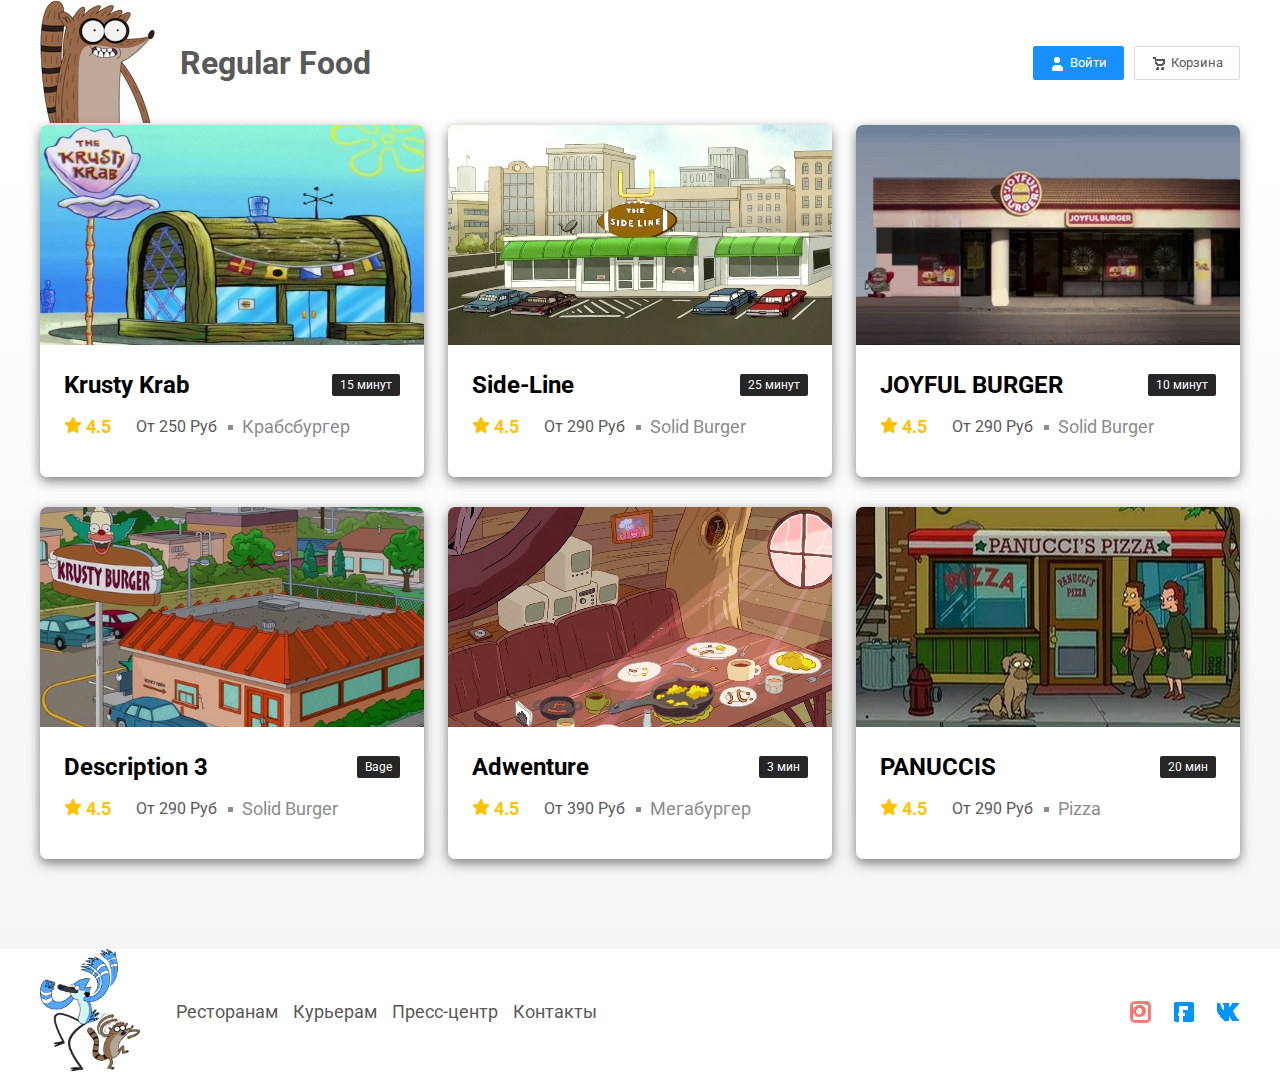
==== goods.html @ 2be941ab "fix goods" ====
<!DOCTYPE html>
<html lang="ru">

<head>
  <meta charset="UTF-8">
  <meta name="viewport" content="width=device-width, initial-scale=1.0">
  <title>Products Regular Food</title>
  <link rel="preconnect" href="https://fonts.googleapis.com">
<link rel="preconnect" href="https://fonts.gstatic.com" crossorigin>
<link href="https://fonts.googleapis.com/css2?family=Roboto:wght@100;300;400;500;700&display=swap" rel="stylesheet">
  <link rel="stylesheet" href="./assets/css/style.css">
</head>

<body>
  <div class="page-wrapper">
    <header class="header">
      <div class="container">
        <div class="header-box">
          <div class="header-logo">
            <img src="./assets/img/logo.png" alt="Logo">
          </div>
          <div class="header-title">
            <h1>Regular Food</h1>
          </div>
          <div class="header-control">
            <button class="btn btn-primary">
              <img src="./assets/img/icons/user.png" alt="Logo icon">
              Войти
            </button>
            <button class="btn btn-outline">
              <img src="./assets/img/icons/cart.png" alt="Cart icon">
              Корзина
            </button>
          </div>
        </div>
      </div>
    </header>

    <main class="main">
      <div class="container">
        <section class="products">
          <!--Card wrapper-->
          <div class="products-wrapper">

            <div class="products-card">
              <div class="products-card__image">
                <img src="./assets/img/rests/krasti-krab.jpeg" alt="Krasty-krab" >
              </div>
              <div class="products-card__description">
                <div class="products-card__description-row">
                  <h4 class="products-card__description--title">
                    Krusty Krab
                  </h4>
                  <div class="products-card__description--badge">
                    15 минут
                  </div>
                </div> 
                <div class="products-card__description-row">
                  <div class="products-card__description-info">
                    <div class="products-card__description-info--rating">
                      <img src="./assets/img/icons/star-solid.svg" alt="star"> 4.5
                    </div>
                    <div class="products-card__description-info-price">
                      От 250 Руб
                    </div>
                    <div class="products-card__description-info--group">
                      Крабсбургер
                    </div>
                  </div>
                </div>
              </div>
            </div>

            <div class="products-card">
              <div class="products-card__image">
                <img src="./assets/img/rests/side-line.jpg" alt="S Line">
              </div>
              <div class="products-card__description">
                <div class="products-card__description-row">
                  <h4 class="products-card__description--title">
                  Side-Line
                  </h4>
                  <div class="products-card__description--badge">
                    25 минут
                  </div>
                </div>
                <div class="products-card__description-row">
                  <div class="products-card__description-info">
                    <div class="products-card__description-info--rating">
                      <img src="./assets/img/icons/star-solid.svg" alt="star"> 4.5
                    </div>
                    <div class="products-card__description-info-price">
                      От 290 Руб
                    </div>
                    <div class="products-card__description-info--group">
                      Solid Burger
                    </div>
                  </div>
                </div>
              </div>
            </div>

            <div class="products-card">
              <div class="products-card__image">
                <img src="./assets/img/rests/J-Burger.jpg" alt="" srcset="">
              </div>
              <div class="products-card__description">
                <div class="products-card__description-row">
                  <h4 class="products-card__description--title">
                  JOYFUL BURGER
                  </h4>
                  <div class="products-card__description--badge">
                    10 минут
                  </div>
                </div>
                <div class="products-card__description-row">
                  <div class="products-card__description-info">
                    <div class="products-card__description-info--rating">
                      <img src="./assets/img/icons/star-solid.svg" alt="star"> 4.5
                    </div>
                    <div class="products-card__description-info-price">
                      От 290 Руб
                    </div>
                    <div class="products-card__description-info--group">
                      Solid Burger
                    </div>
                  </div>
                </div>
              </div>
            </div>

            <div class="products-card">
              <div class="products-card__image">
                <img src="./assets/img/rests/K-Burger.jpg" alt="" srcset="">
              </div>
              <div class="products-card__description">
                <div class="products-card__description-row">
                  <h4 class="products-card__description--title">
                  Description 3
                  </h4>
                  <div class="products-card__description--badge">
                    Bage
                  </div>
                </div>
                <div class="products-card__description-row">
                  <div class="products-card__description-info">
                    <div class="products-card__description-info--rating">
                      <img src="./assets/img/icons/star-solid.svg" alt="star"> 4.5
                    </div>
                    <div class="products-card__description-info-price">
                      От 290 Руб
                    </div>
                    <div class="products-card__description-info--group">
                      Solid Burger
                    </div>
                  </div>
                </div>
              </div>
            </div>

            <div class="products-card">
              <div class="products-card__image">
                <img src="./assets/img/rests/A-Burger.jpg" alt="" srcset="">
              </div>
              <div class="products-card__description">
                <div class="products-card__description-row">
                  <h4 class="products-card__description--title">
                  Adwenture
                  </h4>
                  <div class="products-card__description--badge">
                    3 мин
                  </div>
                </div>
                <div class="products-card__description-row">
                  <div class="products-card__description-info">
                    <div class="products-card__description-info--rating">
                      <img src="./assets/img/icons/star-solid.svg" alt="star"> 4.5
                    </div>
                    <div class="products-card__description-info-price">
                      От 390 Руб
                    </div>
                    <div class="products-card__description-info--group">
                      Мегабургер
                    </div>
                  </div>
                </div>
              </div>
            </div>

            <div class="products-card">
              <div class="products-card__image">
                <img src="./assets/img/rests/P-pizza.jpg" alt="Img" >
              </div>
              <div class="products-card__description">
                <div class="products-card__description-row">
                  <h4 class="products-card__description--title">
                  PANUCCIS
                  </h4>
                  <div class="products-card__description--badge">
                    20 мин
                  </div>
                </div>
                <div class="products-card__description-row">
                  <div class="products-card__description-info">
                    <div class="products-card__description-info--rating">
                      <img src="./assets/img/icons/star-solid.svg" alt="star"> 4.5
                    </div>
                    <div class="products-card__description-info-price">
                      От 290 Руб
                    </div>
                    <div class="products-card__description-info--group">
                      Pizza
                    </div>
                  </div>
                </div>               
              </div>
            </div>

          </div>
        </section>
      </div>
    </main>
    <footer class="footer">
      <div class="container">
        <div class="footer-box">
          <div class="footer-logo"><img src="./assets/img/footer-logo.png" alt="Logo" height="122px"></div>
          <div class="footer-nav">
            <ul>
              <li>Ресторанам</li>
              <li>Курьерам</li>
              <li>Пресс-центр</li>
              <li>Контакты</li>
            </ul>
          </div>
          <div class="footer-social">
            <img src="./assets/img/social/inst.png" alt="INST" >
            <img src="./assets/img/social/fb.png"  alt="FB" >
            <img src="./assets/img/social/vk.png" alt="VK" >
          </div>
        </div>

      </div>
    </footer>
  </div>
  <script src="./assets/js/vue.js"></script>
</body>

</html>
---- assets/css/style.css ----
* {
  box-sizing: border-box;
  font-family: Roboto;
  font-style: normal;
  line-height: normal;
  color: #595959;
}

body {
  margin: 0;
  padding: 0;
}

.page-wrapper {
  display: flex;
  flex-direction: column;
  min-height: 100Vh;
}

.main {
  flex-grow: 1;
  background: linear-gradient(180deg, rgba(245, 245, 245, 0.01) 1.04%, #F5F5F5 100%);
}

h1, h2, h3, p {
  margin: 0;
  padding: 0;
}

input {
  background-color: #fff;
}
input:active {
  outline: none !important;
}
input:focus {
  outline: none;
}

.header {
  height: 125px;
  display: flex;
  align-items: center;
  font-family: "Nunito Sans", sans-serif;
  /*font-family: 'Rubik', sans-serif */
}
.header h1 {
  margin: 0;
  padding: 0;
}
.header-box {
  height: 100%;
  display: flex;
  align-items: center;
  justify-content: space-between;
}
.header-title {
  flex-grow: 1;
  margin-left: 15px;
}
.header-control {
  display: flex;
  align-items: center;
  justify-content: flex-end;
  gap: 10px;
}

.banner {
  margin: 0 0 56px 0;
}
.banner-item {
  background-image: url(/assets/img/kkb.png);
  background-size: contain;
  background-repeat: no-repeat;
  background-position: bottom right;
  background-repeat: no-repeat;
  background-size: 60%;
  padding: 68px;
  border: none;
  border-radius: 10px;
  background-color: bisque;
}
.banner-item--title {
  margin-bottom: 15px !important;
  max-width: 50%;
  font-size: 39px;
  font-weight: 700;
  color: #302C34;
}
.banner-item--subtitle {
  max-width: 50%;
  font-size: 24px;
  font-weight: 400;
  color: #302C34;
}

.products-header {
  margin: 0 0 44px 0;
  display: flex;
  align-items: center;
  justify-content: space-between;
  flex-wrap: wrap;
  gap: 24px;
}
.products-header--title {
  font-size: 36px;
  font-weight: 700;
  color: #000;
}
.products-header--search {
  padding: 5px 12px;
  min-width: 306px;
  height: 34px;
  flex-shrink: 0;
  border: 1px solid #d9d9d9;
  border-radius: 2px;
  background: #FFF;
}
.products-header--search::placeholder {
  color: #bfbfbf;
  font-size: 16px;
  font-weight: 400;
  line-height: 24px;
}
.products-wrapper {
  margin-bottom: 90px;
  display: flex;
  flex-wrap: wrap;
  row-gap: 30px;
  column-gap: 24px;
}
.products-card {
  width: calc((100% - 48px) / 3);
  border: none;
  border-radius: 7px;
  background: #fff;
  box-shadow: 0px 4px 12px 0px rgba(0, 0, 0, 0.5);
  overflow: hidden;
}
.products-card__image {
  width: 100%;
}
.products-card__image img {
  width: 100%;
}
.products-card__description {
  padding: 20px 24px 34px 24px;
}
.products-card__description--title {
  margin: 0;
  color: #000;
  font-size: 24px;
  font-weight: 700;
  line-height: 32px;
}
.products-card__description--badge {
  padding: 1px 8px;
  background-color: #262626;
  color: #fff;
  font-size: 12px;
  font-weight: 400;
  line-height: 20px;
  border: none;
  border-radius: 2px;
}
.products-card__description-row {
  display: flex;
  align-items: center;
  justify-content: space-between;
}
.products-card__description-row:not(:last-child) {
  margin-bottom: 10px;
}
.products-card__description-info {
  display: flex;
  align-items: center;
  justify-content: flex-start;
  flex-wrap: wrap;
  row-gap: 8px;
  column-gap: 25px;
}
.products-card__description-info--rating {
  color: #ffc107;
  font-size: 18px;
  font-weight: 700;
  line-height: 32px;
}
.products-card__description-info--price {
  color: #8c8c8c;
  font-size: 18px;
  font-weight: 400;
  line-height: 32px;
}
.products-card__description-info--group {
  position: relative;
  color: #8c8c8c;
  font-size: 18px;
  font-weight: 400;
  line-height: 32px;
}
.products-card__description-info--group:before {
  content: "";
  display: block;
  width: 5px;
  height: 5px;
  background: #8c8c8c;
  position: absolute;
  top: 14px;
  left: -14px;
}

.footer {
  min-height: 124px;
}
.footer-box {
  height: 100%;
  display: flex;
  align-items: center;
  justify-content: space-between;
  flex-wrap: wrap;
  gap: 36px;
}
.footer-nav {
  flex-grow: 1;
}
.footer-nav ul {
  margin: 0;
  padding: 0;
  display: flex;
  align-items: center;
  list-style: none;
  flex-wrap: wrap;
  gap: 15px;
}
.footer-nav ul li {
  font-size: 18px;
  font-weight: 400;
  color: #595959;
  cursor: pointer;
}
.footer-social {
  display: flex;
  align-items: center;
  justify-content: flex-end;
  gap: 20px;
}

.container {
  width: 100%;
  margin: 0 auto;
  max-width: 1200px;
  height: 100%;
}

.btn {
  display: flex;
  padding: 8px 16px;
  align-items: center;
  gap: 4px;
  outline: none;
  cursor: pointer;
}
.btn-primary {
  border: 1px solid #1890FF;
  border-radius: 2px;
  background: #1890FF;
  color: #FFF;
}
.btn-outline {
  border: 1px solid #d9d9d9;
  border-radius: 2px;
  background: #fff;
  box-shadow: 0px 0px 2px 0px rgba(0, 0, 0, 0.01);
  color: #595959;
}

@media (max-width: 991px) {
  .header-logo img {
    width: 120px;
  }
  .banner {
    padding: 20px;
  }
  .banner-item {
    background-image: none;
  }
  .banner-item--title {
    max-width: 100%;
  }
  .banner-item--subtitle {
    max-width: 100%;
  }
  .products-card {
    width: calc((100% - 24px) / 2);
  }
}
@media (max-width: 576px) {
  .header {
    height: 80px;
  }
  .header-logo img {
    width: 74px;
  }
  .products-card {
    width: 100%;
  }
}
@media (max-width: 320px) {
  .banner {
    padding: 10px;
  }
  .banner-item--title {
    font-size: 24px;
  }
  .banner-item--subtitle {
    font-size: 14px;
  }
}/*# sourceMappingURL=style.css.map */
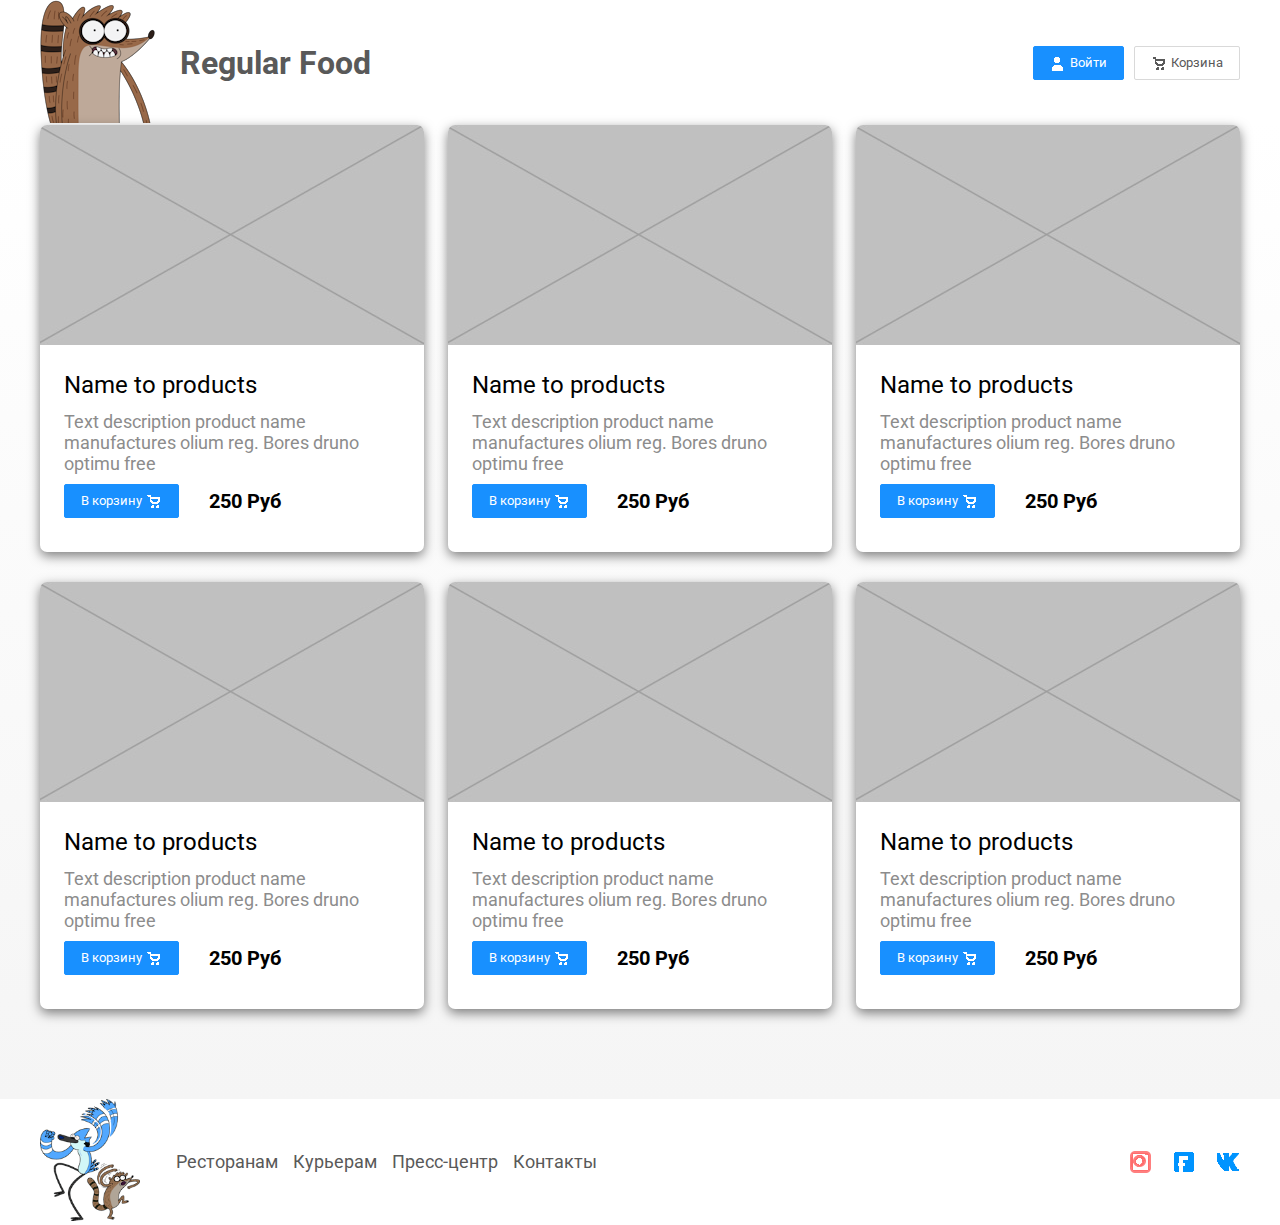
==== commit e38d50fe: "modal item" ====
--- a/goods.html
+++ b/goods.html
@@ -17,10 +17,13 @@
       <div class="container">
         <div class="header-box">
           <div class="header-logo">
+            <a href="/">
             <img src="./assets/img/logo.png" alt="Logo">
+          </a>
           </div>
           <div class="header-title">
-            <h1>Regular Food</h1>
+            <a href="/">
+            <h1>Regular Food</h1></a>
           </div>
           <div class="header-control">
             <button class="btn btn-primary">
@@ -44,175 +47,151 @@
 
             <div class="products-card">
               <div class="products-card__image">
-                <img src="./assets/img/rests/krasti-krab.jpeg" alt="Krasty-krab" >
-              </div>
-              <div class="products-card__description">
-                <div class="products-card__description-row">
-                  <h4 class="products-card__description--title">
-                    Krusty Krab
-                  </h4>
-                  <div class="products-card__description--badge">
-                    15 минут
-                  </div>
-                </div> 
-                <div class="products-card__description-row">
-                  <div class="products-card__description-info">
-                    <div class="products-card__description-info--rating">
-                      <img src="./assets/img/icons/star-solid.svg" alt="star"> 4.5
-                    </div>
-                    <div class="products-card__description-info-price">
-                      От 250 Руб
-                    </div>
-                    <div class="products-card__description-info--group">
-                      Крабсбургер
-                    </div>
-                  </div>
-                </div>
-              </div>
-            </div>
-
-            <div class="products-card">
-              <div class="products-card__image">
-                <img src="./assets/img/rests/side-line.jpg" alt="S Line">
-              </div>
-              <div class="products-card__description">
-                <div class="products-card__description-row">
-                  <h4 class="products-card__description--title">
-                  Side-Line
-                  </h4>
-                  <div class="products-card__description--badge">
-                    25 минут
-                  </div>
-                </div>
-                <div class="products-card__description-row">
-                  <div class="products-card__description-info">
-                    <div class="products-card__description-info--rating">
-                      <img src="./assets/img/icons/star-solid.svg" alt="star"> 4.5
-                    </div>
-                    <div class="products-card__description-info-price">
-                      От 290 Руб
-                    </div>
-                    <div class="products-card__description-info--group">
-                      Solid Burger
-                    </div>
-                  </div>
-                </div>
-              </div>
-            </div>
-
-            <div class="products-card">
-              <div class="products-card__image">
-                <img src="./assets/img/rests/J-Burger.jpg" alt="" srcset="">
-              </div>
-              <div class="products-card__description">
-                <div class="products-card__description-row">
-                  <h4 class="products-card__description--title">
-                  JOYFUL BURGER
-                  </h4>
-                  <div class="products-card__description--badge">
-                    10 минут
-                  </div>
-                </div>
-                <div class="products-card__description-row">
-                  <div class="products-card__description-info">
-                    <div class="products-card__description-info--rating">
-                      <img src="./assets/img/icons/star-solid.svg" alt="star"> 4.5
-                    </div>
-                    <div class="products-card__description-info-price">
-                      От 290 Руб
-                    </div>
-                    <div class="products-card__description-info--group">
-                      Solid Burger
-                    </div>
-                  </div>
-                </div>
-              </div>
-            </div>
-
-            <div class="products-card">
-              <div class="products-card__image">
-                <img src="./assets/img/rests/K-Burger.jpg" alt="" srcset="">
-              </div>
-              <div class="products-card__description">
-                <div class="products-card__description-row">
-                  <h4 class="products-card__description--title">
-                  Description 3
-                  </h4>
-                  <div class="products-card__description--badge">
-                    Bage
-                  </div>
-                </div>
-                <div class="products-card__description-row">
-                  <div class="products-card__description-info">
-                    <div class="products-card__description-info--rating">
-                      <img src="./assets/img/icons/star-solid.svg" alt="star"> 4.5
-                    </div>
-                    <div class="products-card__description-info-price">
-                      От 290 Руб
-                    </div>
-                    <div class="products-card__description-info--group">
-                      Solid Burger
-                    </div>
-                  </div>
-                </div>
-              </div>
-            </div>
-
-            <div class="products-card">
-              <div class="products-card__image">
-                <img src="./assets/img/rests/A-Burger.jpg" alt="" srcset="">
-              </div>
-              <div class="products-card__description">
-                <div class="products-card__description-row">
-                  <h4 class="products-card__description--title">
-                  Adwenture
-                  </h4>
-                  <div class="products-card__description--badge">
-                    3 мин
-                  </div>
-                </div>
-                <div class="products-card__description-row">
-                  <div class="products-card__description-info">
-                    <div class="products-card__description-info--rating">
-                      <img src="./assets/img/icons/star-solid.svg" alt="star"> 4.5
-                    </div>
-                    <div class="products-card__description-info-price">
-                      От 390 Руб
-                    </div>
-                    <div class="products-card__description-info--group">
-                      Мегабургер
-                    </div>
-                  </div>
-                </div>
-              </div>
-            </div>
-
-            <div class="products-card">
-              <div class="products-card__image">
-                <img src="./assets/img/rests/P-pizza.jpg" alt="Img" >
-              </div>
-              <div class="products-card__description">
-                <div class="products-card__description-row">
-                  <h4 class="products-card__description--title">
-                  PANUCCIS
-                  </h4>
-                  <div class="products-card__description--badge">
-                    20 мин
-                  </div>
-                </div>
-                <div class="products-card__description-row">
-                  <div class="products-card__description-info">
-                    <div class="products-card__description-info--rating">
-                      <img src="./assets/img/icons/star-solid.svg" alt="star"> 4.5
-                    </div>
-                    <div class="products-card__description-info-price">
-                      От 290 Руб
-                    </div>
-                    <div class="products-card__description-info--group">
-                      Pizza
-                    </div>
-                  </div>
-                </div>               
+                <img src="./assets/img/goods/good-1.jpg" alt="Img good 1" >
+              </div>
+              <div class="products-card__description">
+                <div class="products-card__description-row">
+                  <div class="products-card__description--name">Name to products</div>
+                </div> 
+                <div class="products-card__description-row">
+                  <p class="products-card__description--text">Text description product name manufactures olium reg. Bores druno optimu free</p>
+                </div>
+                <div class="products-card__description-row">
+                  <div class="products-card__description-controls">
+                    <button class="btn btn-primary">В корзину
+                      <img src="./assets/img/icons/cart-2.png" alt="Cart icon">
+                    </button>
+                    
+                    <span class="products-card__description-controls--price">
+                      250 Руб
+                    </span>
+                  </div>
+                </div>
+              </div>
+            </div>
+
+            <div class="products-card">
+              <div class="products-card__image">
+                <img src="./assets/img/goods/good-2.jpg" alt="Img good 2">
+              </div>
+              <div class="products-card__description">
+                <div class="products-card__description-row">
+                  <div class="products-card__description--name">Name to products</div>
+                </div> 
+                <div class="products-card__description-row">
+                  <p class="products-card__description--text">Text description product name manufactures olium reg. Bores druno optimu free</p>
+                </div>
+                <div class="products-card__description-row">
+                  <div class="products-card__description-controls">
+                    <button class="btn btn-primary">В корзину
+                      <img src="./assets/img/icons/cart-2.png" alt="Cart icon">
+                    </button>
+                    
+                    <span class="products-card__description-controls--price">
+                      250 Руб
+                    </span>
+                  </div>
+                </div>
+              </div>
+            </div>
+
+            <div class="products-card">
+              <div class="products-card__image">
+                <img src="./assets/img/goods/good-3.jpg" alt="Img good 3">
+              </div>
+              <div class="products-card__description">
+                <div class="products-card__description-row">
+                  <div class="products-card__description--name">Name to products</div>
+                </div> 
+                <div class="products-card__description-row">
+                  <p class="products-card__description--text">Text description product name manufactures olium reg. Bores druno optimu free</p>
+                </div>
+                <div class="products-card__description-row">
+                  <div class="products-card__description-controls">
+                    <button class="btn btn-primary">В корзину
+                      <img src="./assets/img/icons/cart-2.png" alt="Cart icon">
+                    </button>
+                    
+                    <span class="products-card__description-controls--price">
+                      250 Руб
+                    </span>
+                  </div>
+                </div>
+              </div>
+            </div>
+
+            <div class="products-card">
+              <div class="products-card__image">
+                <img src="./assets/img/goods/good-4.jpg" alt="Img good 4">
+              </div>
+              <div class="products-card__description">
+                <div class="products-card__description-row">
+                  <div class="products-card__description--name">Name to products</div>
+                </div> 
+                <div class="products-card__description-row">
+                  <p class="products-card__description--text">Text description product name manufactures olium reg. Bores druno optimu free</p>
+                </div>
+                <div class="products-card__description-row">
+                  <div class="products-card__description-controls">
+                    <button class="btn btn-primary">В корзину
+                      <img src="./assets/img/icons/cart-2.png" alt="Cart icon">
+                    </button>
+                    
+                    <span class="products-card__description-controls--price">
+                      250 Руб
+                    </span>
+                  </div>
+                </div>
+              </div>
+            </div>
+
+            <div class="products-card">
+              <div class="products-card__image">
+                <img src="./assets/img/goods/good-5.jpg" alt="Img good 5">
+              </div>
+              <div class="products-card__description">
+                <div class="products-card__description-row">
+                  <div class="products-card__description--name">Name to products</div>
+                </div> 
+                <div class="products-card__description-row">
+                  <p class="products-card__description--text">Text description product name manufactures olium reg. Bores druno optimu free</p>
+                </div>
+                <div class="products-card__description-row">
+                  <div class="products-card__description-controls">
+                    <button class="btn btn-primary">В корзину
+                      <img src="./assets/img/icons/cart-2.png" alt="Cart icon">
+                    </button>
+                    
+                    <span class="products-card__description-controls--price">
+                      250 Руб
+                    </span>
+                  </div>
+                </div>
+              </div>
+            </div>
+
+            <div class="products-card">
+              <div class="products-card__image">
+                <img src="./assets/img/goods/good-6.jpg" alt="Img good 6" >
+              </div>
+              <div class="products-card__description">
+                <div class="products-card__description-row">
+                  <div class="products-card__description--name">Name to products</div>
+                </div> 
+                <div class="products-card__description-row">
+                  <p class="products-card__description--text">Text description product name manufactures olium reg. Bores druno optimu free</p>
+                </div>
+                <div class="products-card__description-row">
+                  <div class="products-card__description-controls">
+                    <button class="btn btn-primary">В корзину
+                      <img src="./assets/img/icons/cart-2.png" alt="Cart icon">
+                    </button>
+                    
+                    <span class="products-card__description-controls--price">
+                      250 Руб
+                    </span>
+                  </div>
+                </div>
               </div>
             </div>
 
@@ -220,10 +199,74 @@
         </section>
       </div>
     </main>
+    
+    <div class="card-modal__overlay">
+      <div class="card-modal">
+        <div class="card-modal__header">
+          <h2 class="card-modal__header--title">Корзина</h2>
+          <span class="card-modal__header--close">
+            <img src="./assets/img/icons/close.svg" alt="Close" >
+          </span>
+        </div>
+
+        <div class="card-modal__body">
+          <div class="card-modal__body-item">
+            <p class="card-modal__body-item__title">
+              Products name
+            </p>
+            <div class="card-modal__body-item__controls">
+              <div class="card-modal__body-item__controls--price">250 руб</div>
+              <button class="btn btn-outline">-</button>
+              <div class="card-modal__body-item__controls--count">1</div>
+              <button class="btn btn-outline">+</button>
+            </div>
+          </div>
+          <div class="card-modal__body-item">
+            <p class="card-modal__body-item__title">
+              Products name
+            </p>
+            <div class="card-modal__body-item__controls">
+              <div class="card-modal__body-item__controls--price">250 руб</div>
+              <button class="btn btn-outline">-</button>
+              <div class="card-modal__body-item__controls--count">1</div>
+              <button class="btn btn-outline">+</button>
+            </div>
+          </div>
+          <div class="card-modal__body-item">
+            <p class="card-modal__body-item__title">
+              Products name
+            </p>
+            <div class="card-modal__body-item__controls">
+              <div class="card-modal__body-item__controls--price">250 руб</div>
+              <button class="btn btn-outline">-</button>
+              <div class="card-modal__body-item__controls--count">1</div>
+              <button class="btn btn-outline">+</button>
+            </div>
+          </div>
+        </div>
+
+        <div class="card-modal__footer">
+          <div class="card-modal__footer--price">125 руб.</div>
+          <div class="card-modal__footer--controls">
+            <button class="btn btn-primary">
+              Оформить заказ
+            </button>
+            <button class="btn btn-outline">
+              Отмена
+            </button>
+          </div>
+        </div>
+      </div>
+    </div>
+
     <footer class="footer">
       <div class="container">
         <div class="footer-box">
-          <div class="footer-logo"><img src="./assets/img/footer-logo.png" alt="Logo" height="122px"></div>
+          <div class="footer-logo">
+            <a href="/">
+              <img src="./assets/img/footer-logo.png" alt="Logo" height="122px">
+            </a>
+          </div>
           <div class="footer-nav">
             <ul>
               <li>Ресторанам</li>
--- a/assets/css/style.css
+++ b/assets/css/style.css
@@ -57,6 +57,9 @@
 .header-title {
   flex-grow: 1;
   margin-left: 15px;
+}
+.header-title a {
+  text-decoration: none;
 }
 .header-control {
   display: flex;
@@ -136,6 +139,7 @@
   background: #fff;
   box-shadow: 0px 4px 12px 0px rgba(0, 0, 0, 0.5);
   overflow: hidden;
+  text-decoration: none;
 }
 .products-card__image {
   width: 100%;
@@ -208,6 +212,34 @@
   top: 14px;
   left: -14px;
 }
+.products-card__description--name {
+  margin: 0;
+  color: #000;
+  font-size: 24px;
+  font-weight: 400;
+  line-height: 32px;
+}
+.products-card__description--text {
+  margin: 0;
+  padding: 0;
+  font-size: 18px;
+  font-weight: 400;
+  color: #8c8c8c;
+}
+.products-card__description-controls {
+  display: flex;
+  align-items: center;
+  justify-content: flex-start;
+  flex-wrap: wrap;
+  row-gap: 10px;
+  column-gap: 30px;
+}
+.products-card__description-controls--price {
+  color: #000;
+  font-size: 20px;
+  font-weight: 700;
+  line-height: 32px;
+}
 
 .footer {
   min-height: 124px;
@@ -315,4 +347,108 @@
   .banner-item--subtitle {
     font-size: 14px;
   }
+}
+.card-modal {
+  padding: 40px 45px;
+  width: 100%;
+  max-width: 780px;
+  border: none;
+  border-radius: 5px;
+  background-color: #FFF;
+}
+.card-modal__overlay {
+  display: none;
+  position: fixed;
+  top: 0;
+  right: 0;
+  bottom: 0;
+  left: 0;
+  background: rgba(0, 0, 0, 0.6);
+  align-items: center;
+  justify-content: center;
+}
+.card-modal__overlay open {
+  display: flex;
+}
+.card-modal__header {
+  margin-bottom: 48px;
+  display: flex;
+  align-items: center;
+  justify-content: space-between;
+}
+.card-modal__header--title {
+  margin: 0;
+  color: #000;
+  font-size: 36px;
+  font-weight: 700;
+}
+.card-modal__header--close {
+  padding: 6px 6px 2px 6px;
+  background-color: orange;
+  cursor: pointer;
+  border: none;
+  border-radius: 4px;
+}
+.card-modal__body {
+  margin-bottom: 50px;
+}
+.card-modal__body-item {
+  display: flex;
+  align-items: center;
+  justify-content: space-between;
+  flex-wrap: wrap;
+  gap: 10px;
+}
+.card-modal__body-item:not(:last-child) {
+  margin-bottom: 10px;
+  padding-bottom: 10px;
+  border-bottom: 1px solid #D9D9D9;
+}
+.card-modal__body-item__title {
+  margin: 0;
+  padding: 0;
+  color: #000;
+  font-size: 18px;
+  font-weight: 400;
+  line-height: 32px;
+}
+.card-modal__body-item__controls {
+  display: flex;
+  align-items: center;
+}
+.card-modal__body-item__controls button {
+  border: 1px solid #40a9ff;
+  color: #40a9ff;
+}
+.card-modal__body-item__controls--price {
+  margin-right: 47px;
+  color: #000;
+  font-size: 20px;
+  font-weight: 700;
+  line-height: 32px;
+}
+.card-modal__body-item__controls--count {
+  margin: 0;
+  padding: 4px 16px;
+}
+.card-modal__footer {
+  display: flex;
+  align-items: center;
+  justify-content: space-between;
+  flex-wrap: wrap;
+  gap: 10px;
+}
+.card-modal__footer--price {
+  padding: 15px 20px;
+  border: none;
+  border-radius: 5px;
+  background: #262626;
+  color: #fff;
+  font-size: 20px;
+  font-weight: 700;
+}
+.card-modal__footer--controls {
+  display: flex;
+  align-items: center;
+  gap: 10px;
 }/*# sourceMappingURL=style.css.map */